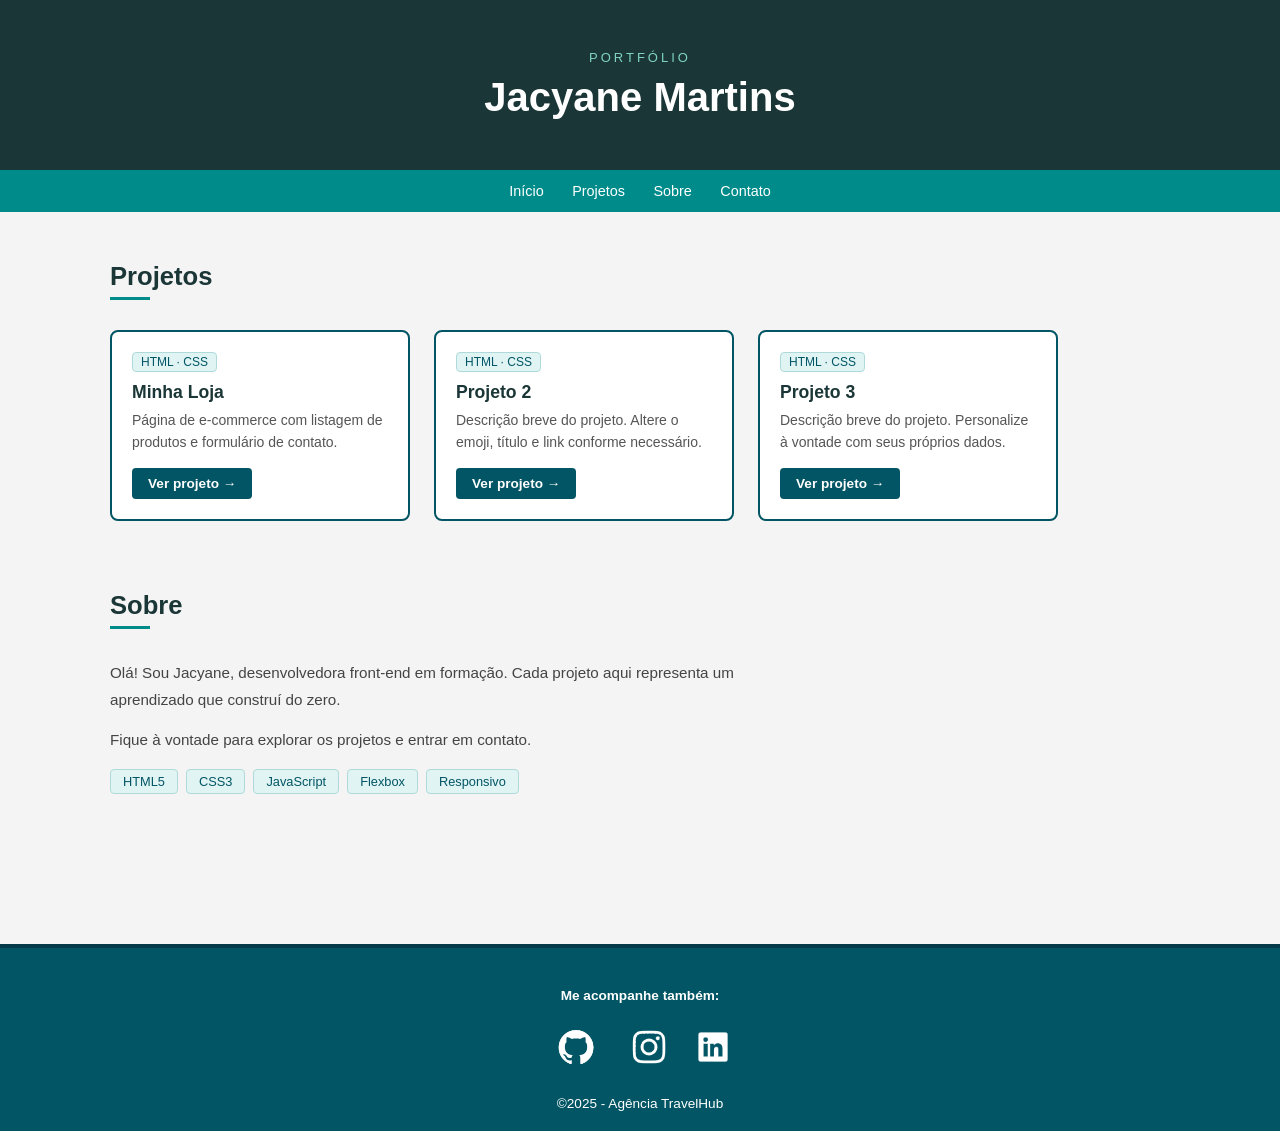
==== index.html @ d5a250d9 "Add files via upload Adição dos documentos iniciais" ====
<!DOCTYPE html>
<html lang="pt-BR">
<head>
  <meta charset="UTF-8" />
  <meta name="viewport" content="width=device-width, initial-scale=1.0"/>
  <title>Portfólio — Jacyane Martins</title>
  <link rel="stylesheet" href="style.css" />
</head>
<body>

  <header id="inicio">
    <p class="label">Portfólio</p>
    <h1>Jacyane Martins</h1>
  </header>

  <nav>
    <a href="#inicio">Início</a>
    <a href="#projetos">Projetos</a>
    <a href="#sobre">Sobre</a>
    <a href="#contato">Contato</a>
  </nav>

  <main>

    <section id="projetos">
      <h2>Projetos</h2>
      <div class="section-line"></div>

      <div class="grid-projetos">

        <!-- CARD — copie este bloco para adicionar um novo projeto -->
        <div class="card">
          <span class="card-tag">HTML · CSS</span>
          <h3>Minha Loja</h3>
          <p>Página de e-commerce com listagem de produtos e formulário de contato.</p>
          <a class="btn-ver" href="minha-loja.html">Ver projeto →</a>
        </div>
        <!-- FIM DO CARD -->

        <div class="card">
          <span class="card-tag">HTML · CSS</span>
          <h3>Projeto 2</h3>
          <p>Descrição breve do projeto. Altere o emoji, título e link conforme necessário.</p>
          <a class="btn-ver" href="projeto-2.html">Ver projeto →</a>
        </div>

        <div class="card">
          <span class="card-tag">HTML · CSS</span>
          <h3>Projeto 3</h3>
          <p>Descrição breve do projeto. Personalize à vontade com seus próprios dados.</p>
          <a class="btn-ver" href="projeto-3.html">Ver projeto →</a>
        </div>

      </div>
    </section>

    <section id="sobre">
      <h2>Sobre</h2>
      <div class="section-line"></div>
      <p>Olá! Sou Jacyane, desenvolvedora front-end em formação. Cada projeto aqui representa um aprendizado que construí do zero.</p>
      <p>Fique à vontade para explorar os projetos e entrar em contato.</p>
      <div class="habilidades">
        <span class="habilidade">HTML5</span>
        <span class="habilidade">CSS3</span>
        <span class="habilidade">JavaScript</span>
        <span class="habilidade">Flexbox</span>
        <span class="habilidade">Responsivo</span>
      </div>
    </section>

  </main>

  <footer>
      <div class="redes-sociais">
        <h4>Me acompanhe também:</h4>
        <div class="icones-sociais">
          <a href="#" target="_blank" aria-label="Nossa página no GitHub">
            <img id="icone-github" src="logo/github.png" alt="GitHub" />
          </a>
          <a href="#" target="_blank" aria-label="Nosso perfil no Instagram">
            <img src="logo/instagram.png" alt="Instagram" />
          </a>
          <a href="#" target="_blank" aria-label="Nossa página no LinkedIn">
            <img src="logo/linkedln.png" alt="LinkedIn" />
          </a>
        </div>
      </div>

      <p>&copy;2025 - Agência TravelHub</p>
    </footer>

</body>
</html>
---- style.css ----
* { box-sizing: border-box; margin: 0; padding: 0; }
    html { scroll-behavior: smooth; }

    body {
      font-family: Arial, Helvetica, sans-serif;
      background-color: #f4f4f4;
      color: #222;
    }

    /* HEADER */
    header {
      background-color: #1b3636;
      padding: 50px 20px;
      text-align: center;
      color: white;
    }
    header .label {
      font-size: 13px;
      letter-spacing: 3px;
      text-transform: uppercase;
      color: #7fd4c1;
      margin-bottom: 10px;
    }
    header h1 { font-size: 2.5rem; }
    header .subtitle { margin-top: 12px; font-size: 1rem; color: #aac8c8; }

    /* NAV */
    nav { background-color: darkcyan; padding: 12px; text-align: center; }
    nav a { color: white; margin: 0 12px; text-decoration: none; font-size: 0.9rem; }
    nav a:hover { text-decoration: underline; }

    /* MAIN */
    main { max-width: 1100px; margin: 0 auto; padding: 50px 20px 80px; }

    section { margin-bottom: 70px; }
    section h2 { font-size: 1.6rem; margin-bottom: 6px; color: #1b3636; }
    .section-line { width: 40px; height: 3px; background-color: darkcyan; margin-bottom: 30px; }

    /* GRID */
    .grid-projetos {
      display: flex;
      flex-wrap: wrap;
      gap: 24px;
    }

    /* CARD — largura fixa, o flexbox cuida do resto */
    .card {
      background-color: white;
      border: 2px solid #025564;
      border-radius: 8px;
      width: 300px;
      padding: 20px;
    }
    .card:hover { background-color: #e0f4f4; border-color: darkcyan; }

    .card-emoji { font-size: 2.5rem; margin-bottom: 10px; }

    .card h3 { font-size: 1.1rem; margin-bottom: 6px; color: #1b3636; }

    .card p { font-size: 0.875rem; color: #555; line-height: 1.6; margin-bottom: 14px; }

    .card-tag {
      display: inline-block;
      font-size: 0.75rem;
      background-color: #e0f4f4;
      color: #025564;
      border: 1px solid #b0dada;
      border-radius: 4px;
      padding: 2px 8px;
      margin-bottom: 10px;
    }

    .btn-ver {
      display: inline-block;
      font-size: 0.85rem;
      color: white;
      background-color: #025564;
      text-decoration: none;
      font-weight: bold;
      padding: 8px 16px;
      border-radius: 4px;
    }
    .btn-ver:hover { background-color: darkcyan; }

    /* SOBRE */
    #sobre p { font-size: 0.95rem; color: #444; line-height: 1.8; margin-bottom: 12px; max-width: 650px; }
    .habilidades { display: flex; flex-wrap: wrap; gap: 8px; margin-top: 16px; }
    .habilidade {
      background-color: #e0f4f4;
      border: 1px solid #b0dada;
      border-radius: 4px;
      padding: 4px 12px;
      font-size: 0.8rem;
      color: #025564;
    }

    /* CONTATO */
    .form-grupo { margin-bottom: 16px; }
    label { display: block; font-size: 0.85rem; font-weight: bold; margin-bottom: 6px; color: #333; }
    input, textarea {
      width: 100%;
      max-width: 500px;
      padding: 10px;
      border: 1px solid #aaa;
      border-radius: 4px;
      font-family: Arial, Helvetica, sans-serif;
      font-size: 0.9rem;
      outline: none;
    }
    input:focus, textarea:focus { border-color: darkcyan; }
    textarea { min-height: 110px; resize: vertical; }

    .btn-enviar {
      background-color: #025564;
      color: white;
      border: none;
      padding: 10px 24px;
      border-radius: 4px;
      font-size: 0.9rem;
      font-weight: bold;
      cursor: pointer;
      margin-top: 6px;
    }
    .btn-enviar:hover { background-color: darkcyan; }

    /* FOOTER */
    footer {
      background-color: #025564;
      border-top: 4px solid #033949;
      padding: 20px;
      text-align: center;
      color: white;
      font-size: 0.85rem;
    }

    .redes-sociais {
        text-align: center;
        padding: 20px 0;
      }

      .redes-sociais h4 {
        margin-bottom: 15px;
        font-family: Arial, sans-serif;
        color: #ffffff;
      }

      .icones-sociais a {
        margin: 0 10px;
        display: inline-block;
      }

      .icones-sociais img {
        width: 40px;
        vertical-align: middle;
        transition: transform 0.2s ease-in-out;
      }

      .icones-sociais img:hover {
        transform: scale(1.1);
      }
    
    #icone-github {
        width: 58px;
    }
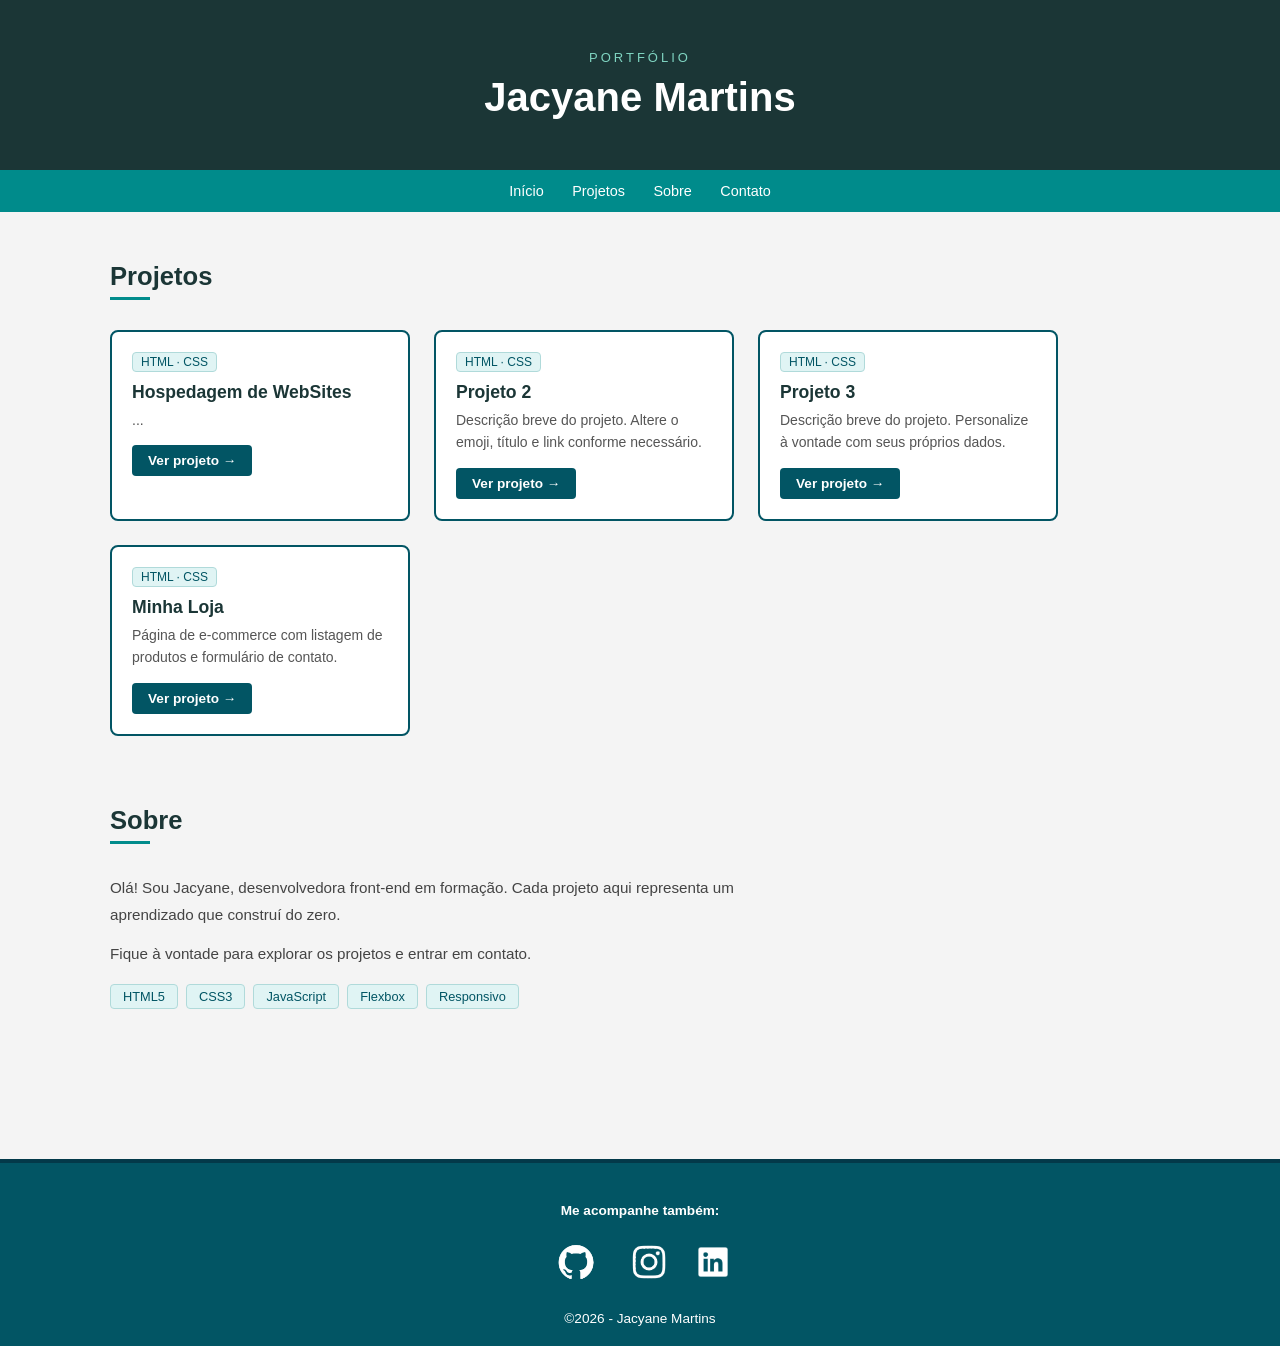
==== commit a4fb809f: "adicionando links no footer e o projeto da aula 04" ====
--- a/index.html
+++ b/index.html
@@ -31,9 +31,9 @@
         <!-- CARD — copie este bloco para adicionar um novo projeto -->
         <div class="card">
           <span class="card-tag">HTML · CSS</span>
-          <h3>Minha Loja</h3>
-          <p>Página de e-commerce com listagem de produtos e formulário de contato.</p>
-          <a class="btn-ver" href="minha-loja.html">Ver projeto →</a>
+          <h3>Hospedagem de WebSites</h3>
+          <p>...</p>
+          <a class="btn-ver" href="hospedagem_aula04.html" target="_blank">Ver projeto →</a>
         </div>
         <!-- FIM DO CARD -->
 
@@ -41,14 +41,21 @@
           <span class="card-tag">HTML · CSS</span>
           <h3>Projeto 2</h3>
           <p>Descrição breve do projeto. Altere o emoji, título e link conforme necessário.</p>
-          <a class="btn-ver" href="projeto-2.html">Ver projeto →</a>
+          <a class="btn-ver" href="projeto-2.html" target="_blank">Ver projeto →</a>
         </div>
 
         <div class="card">
           <span class="card-tag">HTML · CSS</span>
           <h3>Projeto 3</h3>
           <p>Descrição breve do projeto. Personalize à vontade com seus próprios dados.</p>
-          <a class="btn-ver" href="projeto-3.html">Ver projeto →</a>
+          <a class="btn-ver" href="projeto-3.html" target="_blank">Ver projeto →</a>
+        </div>
+
+         <div class="card">
+          <span class="card-tag">HTML · CSS</span>
+          <h3>Minha Loja</h3>
+          <p>Página de e-commerce com listagem de produtos e formulário de contato.</p>
+          <a class="btn-ver" href="minha-loja.html" target="_blank">Ver projeto →</a>
         </div>
 
       </div>
@@ -74,19 +81,19 @@
       <div class="redes-sociais">
         <h4>Me acompanhe também:</h4>
         <div class="icones-sociais">
-          <a href="#" target="_blank" aria-label="Nossa página no GitHub">
+          <a href="https://github.com/Izzieee" target="_blank" aria-label="Nossa página no GitHub">
             <img id="icone-github" src="logo/github.png" alt="GitHub" />
           </a>
-          <a href="#" target="_blank" aria-label="Nosso perfil no Instagram">
+          <a href="https://www.instagram.com/jacy_martins_" target="_blank" aria-label="Nosso perfil no Instagram">
             <img src="logo/instagram.png" alt="Instagram" />
           </a>
-          <a href="#" target="_blank" aria-label="Nossa página no LinkedIn">
+          <a href="https://www.linkedin.com/in/jacyane-martins-a6b0723a3?utm_source=share_via&utm_content=profile&utm_medium=member_android" target="_blank" aria-label="Nossa página no LinkedIn">
             <img src="logo/linkedln.png" alt="LinkedIn" />
           </a>
         </div>
       </div>
 
-      <p>&copy;2025 - Agência TravelHub</p>
+      <p>&copy;2026 - Jacyane Martins </p>
     </footer>
 
 </body>
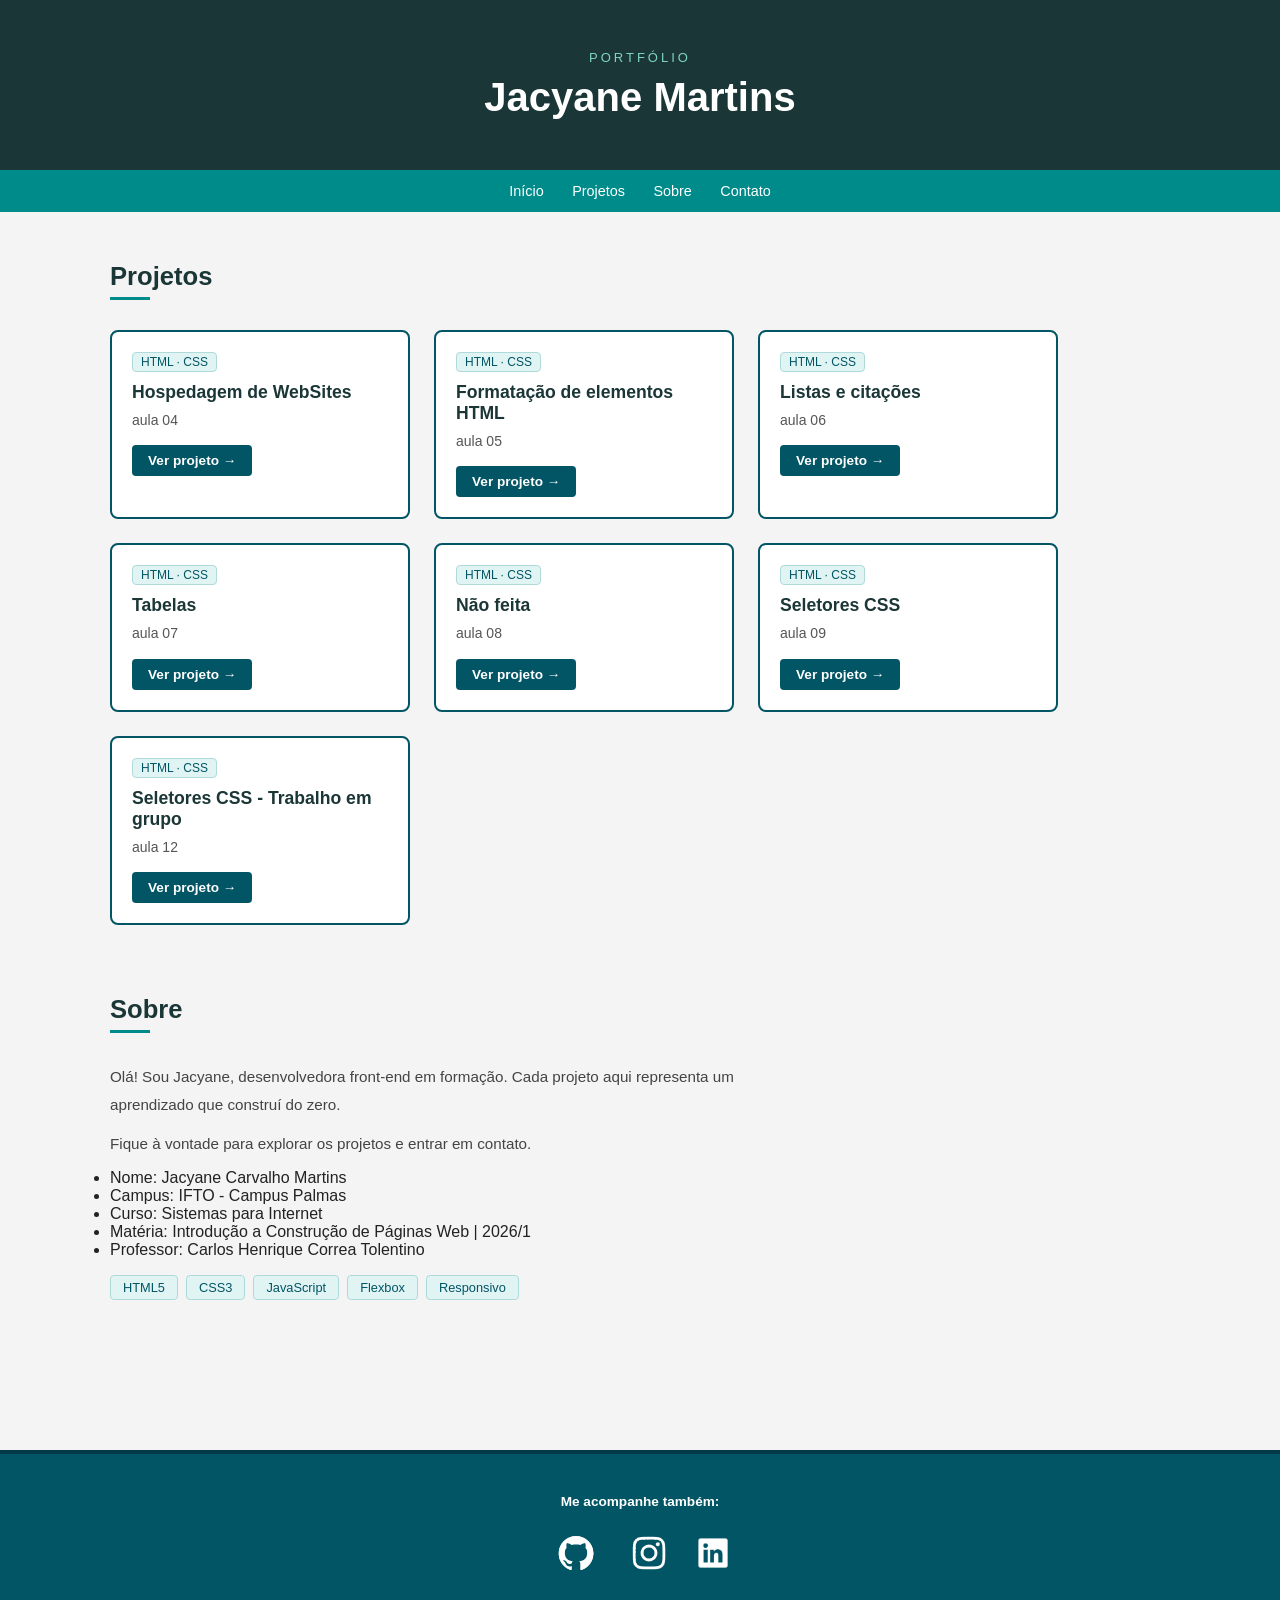
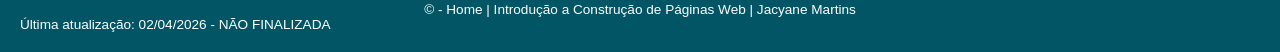
==== commit 28b5b1a1: "Adição de todas as páginas web feitas nos cards, alterações no footer e na parte 'sobre'" ====
--- a/index.html
+++ b/index.html
@@ -32,31 +32,53 @@
         <div class="card">
           <span class="card-tag">HTML · CSS</span>
           <h3>Hospedagem de WebSites</h3>
-          <p>...</p>
-          <a class="btn-ver" href="hospedagem_aula04.html" target="_blank">Ver projeto →</a>
+          <p>aula 04</p>
+          <a class="btn-ver" href="hospedagem-icpw/hospedagem_aula04.html" target="_blank">Ver projeto →</a>
         </div>
         <!-- FIM DO CARD -->
 
         <div class="card">
           <span class="card-tag">HTML · CSS</span>
-          <h3>Projeto 2</h3>
-          <p>Descrição breve do projeto. Altere o emoji, título e link conforme necessário.</p>
-          <a class="btn-ver" href="projeto-2.html" target="_blank">Ver projeto →</a>
+          <h3>Formatação de elementos HTML</h3>
+          <p>aula 05</p>
+          <a class="btn-ver" href="coraline-icpw/index.html" target="_blank">Ver projeto →</a>
         </div>
 
         <div class="card">
           <span class="card-tag">HTML · CSS</span>
-          <h3>Projeto 3</h3>
-          <p>Descrição breve do projeto. Personalize à vontade com seus próprios dados.</p>
-          <a class="btn-ver" href="projeto-3.html" target="_blank">Ver projeto →</a>
+          <h3>Listas e citações</h3>
+          <p>aula 06</p>
+          <a class="btn-ver" href="listas-citacoes-icpw/index.html" target="_blank">Ver projeto →</a>
         </div>
 
          <div class="card">
           <span class="card-tag">HTML · CSS</span>
-          <h3>Minha Loja</h3>
-          <p>Página de e-commerce com listagem de produtos e formulário de contato.</p>
-          <a class="btn-ver" href="minha-loja.html" target="_blank">Ver projeto →</a>
+          <h3>Tabelas</h3>
+          <p>aula 07</p>
+          <a class="btn-ver" href="nintendo-icpw/index.html" target="_blank">Ver projeto →</a>
         </div>
+
+         <div class="card">
+          <span class="card-tag">HTML · CSS</span>
+          <h3>Não feita</h3>
+          <p>aula 08</p>
+          <a class="btn-ver" href="" target="_blank">Ver projeto →</a>
+        </div>
+
+         <div class="card">
+          <span class="card-tag">HTML · CSS</span>
+          <h3>Seletores CSS</h3>
+          <p>aula 09</p>
+          <a class="btn-ver" href="" target="_blank">Ver projeto →</a>
+        </div>
+
+        <div class="card">
+          <span class="card-tag">HTML · CSS</span>
+          <h3>Seletores CSS - Trabalho em grupo</h3>
+          <p>aula 12</p>
+          <a class="btn-ver" href="https://vd-css.github.io/Nav---ICPW/" target="_blank">Ver projeto →</a>
+        </div>
+
 
       </div>
     </section>
@@ -66,6 +88,15 @@
       <div class="section-line"></div>
       <p>Olá! Sou Jacyane, desenvolvedora front-end em formação. Cada projeto aqui representa um aprendizado que construí do zero.</p>
       <p>Fique à vontade para explorar os projetos e entrar em contato.</p>
+      <ul>
+                <li>Nome: Jacyane Carvalho Martins</li>
+                <li>Campus: IFTO - Campus Palmas</li>
+                <li>Curso: Sistemas para Internet</li>
+                <li>Matéria: Introdução a Construção de Páginas Web | 2026/1</li>
+                <li>Professor: Carlos Henrique Correa Tolentino </li>
+      </ul>
+
+
       <div class="habilidades">
         <span class="habilidade">HTML5</span>
         <span class="habilidade">CSS3</span>
@@ -93,7 +124,8 @@
         </div>
       </div>
 
-      <p>&copy;2026 - Jacyane Martins </p>
+      <p> &copy; - Home | Introdução a Construção de Páginas Web | Jacyane Martins</p>
+      <p style="text-align: left;">Última atualização: 02/04/2026 - NÃO FINALIZADA</p>
     </footer>
 
 </body>
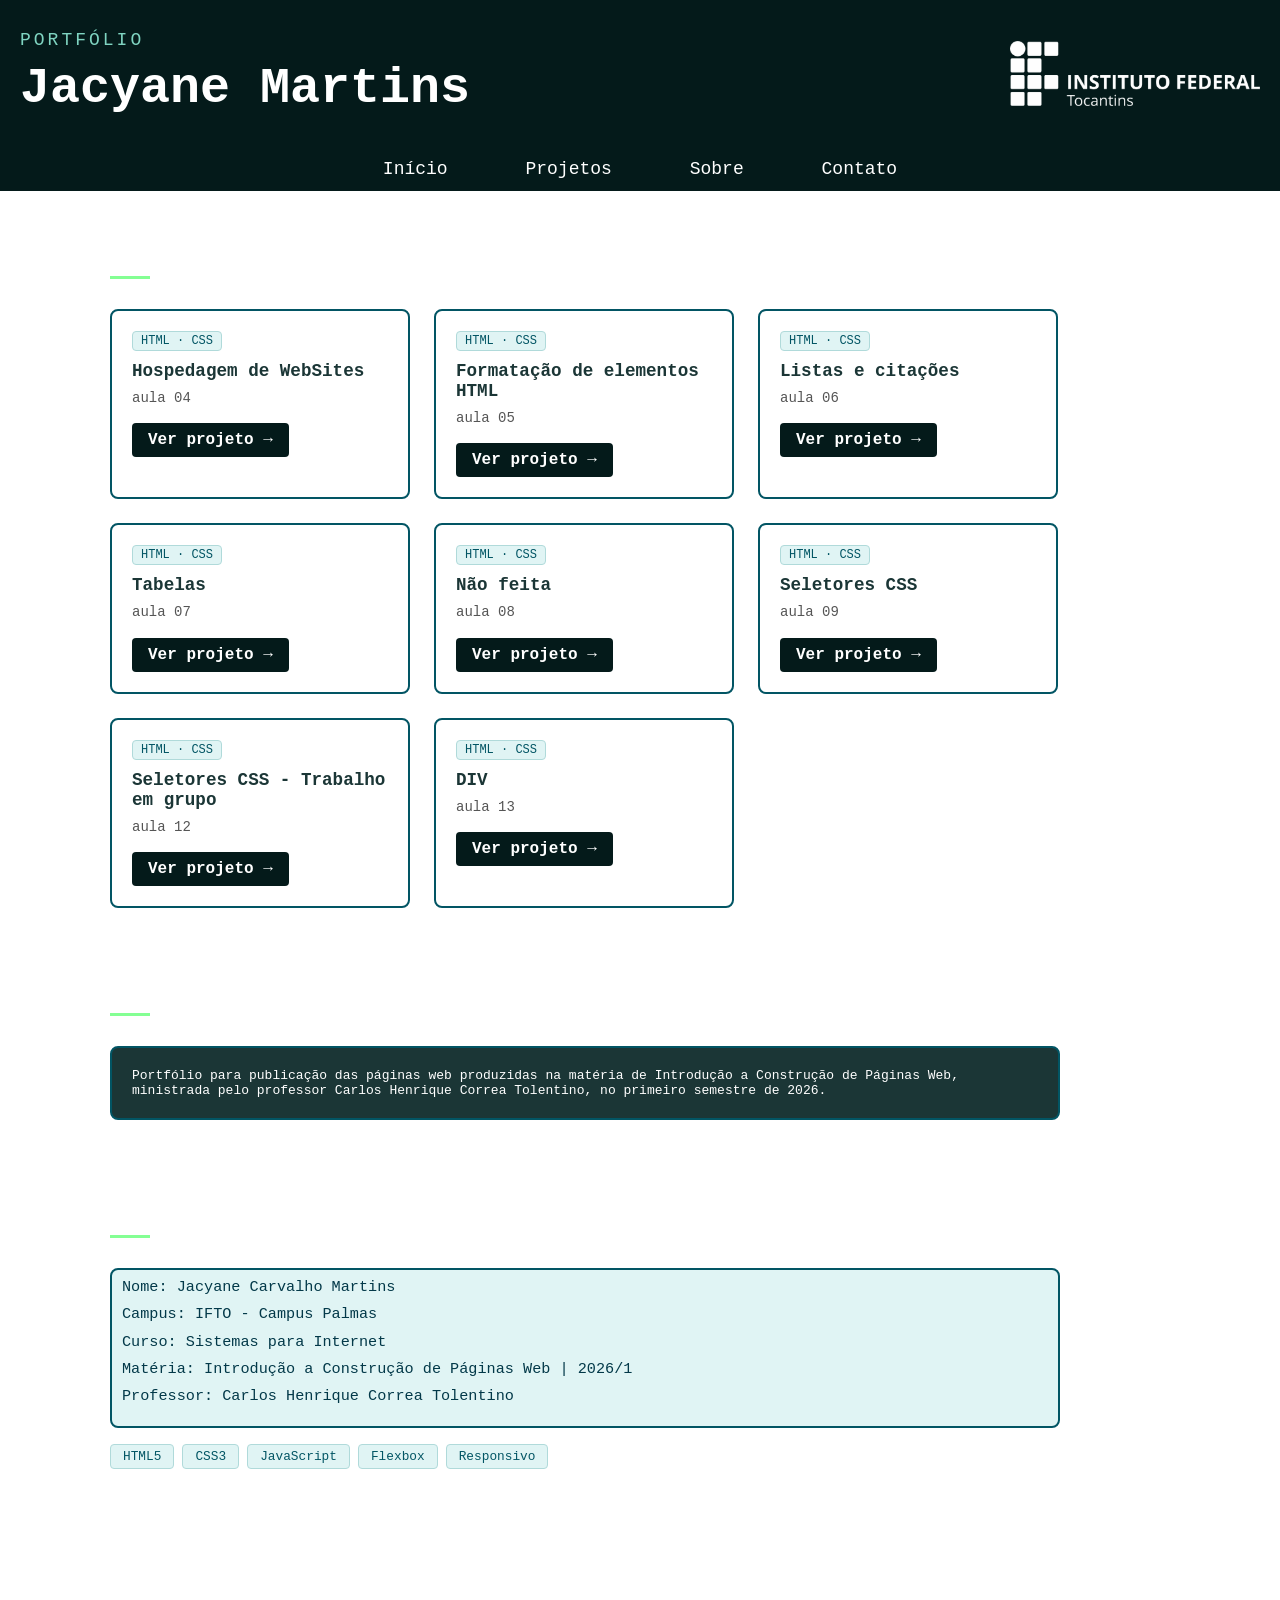
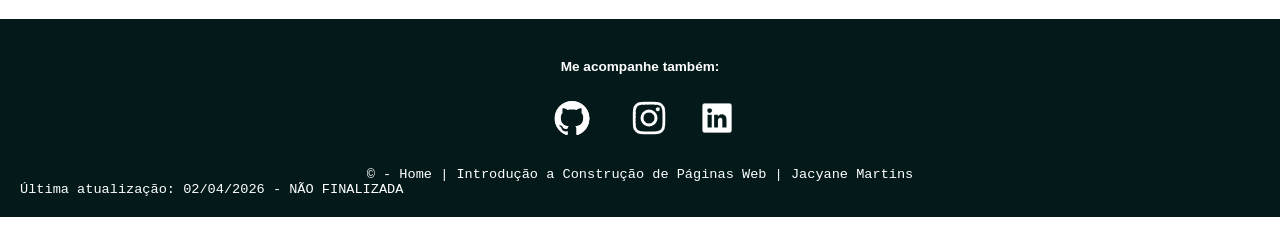
==== commit 8c162c92: "adição de imagem no header, alterações de cores no body e uma parte extra de infos e sobre" ====
--- a/index.html
+++ b/index.html
@@ -3,14 +3,19 @@
 <head>
   <meta charset="UTF-8" />
   <meta name="viewport" content="width=device-width, initial-scale=1.0"/>
-  <title>Portfólio — Jacyane Martins</title>
+  <title>Portfólio | Jacyane Martins</title>
   <link rel="stylesheet" href="style.css" />
 </head>
 <body>
 
   <header id="inicio">
+  <div class="header-text">
     <p class="label">Portfólio</p>
     <h1>Jacyane Martins</h1>
+  </div>
+  <img id="foto-if" src="logo/ifto-png.png" alt="if" />
+</header>
+
   </header>
 
   <nav>
@@ -69,7 +74,7 @@
           <span class="card-tag">HTML · CSS</span>
           <h3>Seletores CSS</h3>
           <p>aula 09</p>
-          <a class="btn-ver" href="" target="_blank">Ver projeto →</a>
+          <a class="btn-ver" href="seletores-icpw/index.html" target="_blank">Ver projeto →</a>
         </div>
 
         <div class="card">
@@ -79,22 +84,40 @@
           <a class="btn-ver" href="https://vd-css.github.io/Nav---ICPW/" target="_blank">Ver projeto →</a>
         </div>
 
-
+        <div class="card">
+          <span class="card-tag">HTML · CSS</span>
+          <h3>DIV</h3>
+          <p>aula 13</p>
+          <a class="btn-ver" href="" target="_blank">Ver projeto →</a>
+        </div>
       </div>
     </section>
 
     <section id="sobre">
       <h2>Sobre</h2>
       <div class="section-line"></div>
-      <p>Olá! Sou Jacyane, desenvolvedora front-end em formação. Cada projeto aqui representa um aprendizado que construí do zero.</p>
-      <p>Fique à vontade para explorar os projetos e entrar em contato.</p>
-      <ul>
-                <li>Nome: Jacyane Carvalho Martins</li>
-                <li>Campus: IFTO - Campus Palmas</li>
-                <li>Curso: Sistemas para Internet</li>
-                <li>Matéria: Introdução a Construção de Páginas Web | 2026/1</li>
-                <li>Professor: Carlos Henrique Correa Tolentino </li>
-      </ul>
+
+      <div class="sobre-info">
+
+          <div>
+            <p>Portfólio para publicação das páginas web produzidas na matéria de Introdução a Construção de Páginas Web, ministrada pelo professor Carlos Henrique Correa Tolentino, no primeiro semestre de 2026.</p>
+          </div>
+
+      </div>
+
+      <h2>Informações</h2>
+      <div class="section-line"></div>
+
+        <div class="sobre-dados">
+          <ul>
+                    <li>Nome: Jacyane Carvalho Martins</li>
+                    <li>Campus: IFTO - Campus Palmas</li>
+                    <li>Curso: Sistemas para Internet</li>
+                    <li>Matéria: Introdução a Construção de Páginas Web | 2026/1</li>
+                    <li>Professor: Carlos Henrique Correa Tolentino </li>
+          </ul>
+      </div>
+      </div>
 
 
       <div class="habilidades">
@@ -108,7 +131,7 @@
 
   </main>
 
-  <footer>
+  <footer id="contato">
       <div class="redes-sociais">
         <h4>Me acompanhe também:</h4>
         <div class="icones-sociais">
--- a/style.css
+++ b/style.css
@@ -1,166 +1,287 @@
-
-    * { box-sizing: border-box; margin: 0; padding: 0; }
-    html { scroll-behavior: smooth; }
-
-    body {
-      font-family: Arial, Helvetica, sans-serif;
-      background-color: #f4f4f4;
-      color: #222;
-    }
-
-    /* HEADER */
-    header {
-      background-color: #1b3636;
-      padding: 50px 20px;
-      text-align: center;
-      color: white;
-    }
-    header .label {
-      font-size: 13px;
-      letter-spacing: 3px;
-      text-transform: uppercase;
-      color: #7fd4c1;
-      margin-bottom: 10px;
-    }
-    header h1 { font-size: 2.5rem; }
-    header .subtitle { margin-top: 12px; font-size: 1rem; color: #aac8c8; }
-
-    /* NAV */
-    nav { background-color: darkcyan; padding: 12px; text-align: center; }
-    nav a { color: white; margin: 0 12px; text-decoration: none; font-size: 0.9rem; }
-    nav a:hover { text-decoration: underline; }
-
-    /* MAIN */
-    main { max-width: 1100px; margin: 0 auto; padding: 50px 20px 80px; }
-
-    section { margin-bottom: 70px; }
-    section h2 { font-size: 1.6rem; margin-bottom: 6px; color: #1b3636; }
-    .section-line { width: 40px; height: 3px; background-color: darkcyan; margin-bottom: 30px; }
-
-    /* GRID */
-    .grid-projetos {
-      display: flex;
-      flex-wrap: wrap;
-      gap: 24px;
-    }
-
-    /* CARD — largura fixa, o flexbox cuida do resto */
-    .card {
-      background-color: white;
-      border: 2px solid #025564;
-      border-radius: 8px;
-      width: 300px;
-      padding: 20px;
-    }
-    .card:hover { background-color: #e0f4f4; border-color: darkcyan; }
-
-    .card-emoji { font-size: 2.5rem; margin-bottom: 10px; }
-
-    .card h3 { font-size: 1.1rem; margin-bottom: 6px; color: #1b3636; }
-
-    .card p { font-size: 0.875rem; color: #555; line-height: 1.6; margin-bottom: 14px; }
-
-    .card-tag {
-      display: inline-block;
-      font-size: 0.75rem;
-      background-color: #e0f4f4;
-      color: #025564;
-      border: 1px solid #b0dada;
-      border-radius: 4px;
-      padding: 2px 8px;
-      margin-bottom: 10px;
-    }
-
-    .btn-ver {
-      display: inline-block;
-      font-size: 0.85rem;
-      color: white;
-      background-color: #025564;
-      text-decoration: none;
-      font-weight: bold;
-      padding: 8px 16px;
-      border-radius: 4px;
-    }
-    .btn-ver:hover { background-color: darkcyan; }
-
-    /* SOBRE */
-    #sobre p { font-size: 0.95rem; color: #444; line-height: 1.8; margin-bottom: 12px; max-width: 650px; }
-    .habilidades { display: flex; flex-wrap: wrap; gap: 8px; margin-top: 16px; }
-    .habilidade {
-      background-color: #e0f4f4;
-      border: 1px solid #b0dada;
-      border-radius: 4px;
-      padding: 4px 12px;
-      font-size: 0.8rem;
-      color: #025564;
-    }
-
-    /* CONTATO */
-    .form-grupo { margin-bottom: 16px; }
-    label { display: block; font-size: 0.85rem; font-weight: bold; margin-bottom: 6px; color: #333; }
-    input, textarea {
-      width: 100%;
-      max-width: 500px;
-      padding: 10px;
-      border: 1px solid #aaa;
-      border-radius: 4px;
-      font-family: Arial, Helvetica, sans-serif;
-      font-size: 0.9rem;
-      outline: none;
-    }
-    input:focus, textarea:focus { border-color: darkcyan; }
-    textarea { min-height: 110px; resize: vertical; }
-
-    .btn-enviar {
-      background-color: #025564;
-      color: white;
-      border: none;
-      padding: 10px 24px;
-      border-radius: 4px;
-      font-size: 0.9rem;
-      font-weight: bold;
-      cursor: pointer;
-      margin-top: 6px;
-    }
-    .btn-enviar:hover { background-color: darkcyan; }
-
-    /* FOOTER */
-    footer {
-      background-color: #025564;
-      border-top: 4px solid #033949;
-      padding: 20px;
-      text-align: center;
-      color: white;
-      font-size: 0.85rem;
-    }
-
-    .redes-sociais {
-        text-align: center;
-        padding: 20px 0;
-      }
-
-      .redes-sociais h4 {
-        margin-bottom: 15px;
-        font-family: Arial, sans-serif;
-        color: #ffffff;
-      }
-
-      .icones-sociais a {
-        margin: 0 10px;
-        display: inline-block;
-      }
-
-      .icones-sociais img {
-        width: 40px;
-        vertical-align: middle;
-        transition: transform 0.2s ease-in-out;
-      }
-
-      .icones-sociais img:hover {
-        transform: scale(1.1);
-      }
-    
-    #icone-github {
-        width: 58px;
-    }
-
+* {
+  box-sizing: border-box;
+  margin: 0;
+  padding: 0;
+}
+html {
+  scroll-behavior: smooth;
+}
+
+body {
+  font-family: monospace;
+  background: /*linear-gradient(180deg, #34b874 0%, #173c2a 50%, #113c26 80%, #071813 100%);*/
+  color: #222;
+}
+
+/* HEADER */
+header {
+  background-color: #041a1a;
+  padding: 30px 20px;
+  color: white;
+  display: flex;
+  align-items: center;
+  justify-content: space-between;
+  flex-wrap: wrap;
+  gap: 30px;
+  justify-content: center;
+}
+
+.header-text {
+  text-align: left;
+  flex: 1;
+}
+
+header .label {
+  font-size: 18px;
+  letter-spacing: 3px;
+  text-transform: uppercase;
+  color: #7fd4c1;
+  margin-bottom: 10px;
+}
+
+header h1 {
+  font-size: 50px;
+  margin: 0;
+}
+
+#foto-if {
+  width: 250px;
+  max-width: 30%;
+  height: auto;
+  display: block;
+}
+
+/* NAV */
+
+nav {
+  background-color: #041a1a;
+  padding: 12px;
+  text-align: center;
+  position: sticky;
+  top: 0;
+}
+nav a {
+  color: white;
+  margin: 0 35px;
+  text-decoration: none;
+  font-size: 18px;
+}
+nav a:hover {
+  text-decoration: none;
+}
+
+/* MAIN */
+main {
+  max-width: 1100px;
+  margin: 0 auto;
+  padding: 50px 20px 80px;
+}
+
+section {
+  margin-bottom: 70px;
+}
+section h2 {
+  font-size: 1.6rem;
+  margin-bottom: 6px;
+  color: #ffffff;
+}
+.section-line {
+  width: 40px;
+  height: 3px;
+  background-color: #84ff93;
+  margin-bottom: 30px;
+}
+
+/* GRID */
+.grid-projetos {
+  display: flex;
+  flex-wrap: wrap;
+  gap: 24px;
+}
+
+/* CARD — largura fixa, o flexbox cuida do resto */
+.card {
+  background-color: white;
+  border: 2px solid #025564;
+  border-radius: 8px;
+  width: 300px;
+  padding: 20px;
+}
+.card:hover {
+  background-color: #e0f4f4;
+  border-color: darkcyan;
+}
+
+
+.card h3 {
+  font-size: 1.1rem;
+  margin-bottom: 6px;
+  color: #1b3636;
+}
+
+.card p {
+  font-size: 0.875rem;
+  color: #555;
+  line-height: 1.6;
+  margin-bottom: 14px;
+}
+
+.card-tag {
+  display: inline-block;
+  font-size: 0.75rem;
+  background-color: #e0f4f4;
+  color: #025564;
+  border: 1px solid #b0dada;
+  border-radius: 4px;
+  padding: 2px 8px;
+  margin-bottom: 10px;
+}
+
+.btn-ver {
+  display: inline-block;
+  font-size: 16px;
+  color: white;
+  background-color: #041a1a;
+  text-decoration: none;
+  font-weight: bold;
+  padding: 8px 16px;
+  border-radius: 4px;
+}
+.btn-ver:hover {
+  background-color: darkcyan;
+}
+
+/* SOBRE */
+
+/*card interno com os dados essenciais*/
+.sobre-dados {
+  border: 2px solid #025564;
+  border-radius: 8px;
+  padding: 10px;
+  background-color: #e0f4f4;
+}
+
+/*Porção de fora, com o texto*/
+.sobre-info{
+  border: 2px solid #025564;
+  border-radius: 8px;
+  padding: 20px;
+  background-color: #1b3636;
+  color: white;
+  margin-bottom: 80px;
+}
+
+#sobre {
+  max-width: 950px;
+
+}
+
+#sobre li {
+  font-size: 0.95rem;
+  color: #033949;
+  line-height: 1.0;
+  margin-bottom: 12px;
+  max-width: 650px;
+  list-style: none;
+}
+
+
+.habilidades {
+  display: flex;
+  flex-wrap: wrap;
+  gap: 8px;
+  margin-top: 16px;
+}
+.habilidade {
+  background-color: #e0f4f4;
+  border: 1px solid #b0dada;
+  border-radius: 4px;
+  padding: 4px 12px;
+  font-size: 0.8rem;
+  color: #025564;
+}
+
+/* CONTATO */
+.form-grupo {
+  margin-bottom: 16px;
+}
+label {
+  display: block;
+  font-size: 0.85rem;
+  font-weight: bold;
+  margin-bottom: 6px;
+  color: #333;
+}
+input,
+textarea {
+  width: 100%;
+  max-width: 500px;
+  padding: 10px;
+  border: 1px solid #aaa;
+  border-radius: 4px;
+  font-family: Arial, Helvetica, sans-serif;
+  font-size: 0.9rem;
+  outline: none;
+}
+input:focus,
+textarea:focus {
+  border-color: darkcyan;
+}
+textarea {
+  min-height: 110px;
+  resize: vertical;
+}
+
+.btn-enviar {
+  background-color: #025564;
+  color: white;
+  border: none;
+  padding: 10px 24px;
+  border-radius: 4px;
+  font-size: 0.9rem;
+  font-weight: bold;
+  cursor: pointer;
+  margin-top: 6px;
+}
+.btn-enviar:hover {
+  background-color: darkcyan;
+}
+
+/* FOOTER */
+footer {
+  background-color: #041a1a;
+  padding: 20px;
+  text-align: center;
+  color: white;
+  font-size: 0.85rem;
+}
+
+.redes-sociais {
+  text-align: center;
+  padding: 20px 0;
+}
+
+.redes-sociais h4 {
+  margin-bottom: 15px;
+  font-family: Arial, sans-serif;
+  color: #ffffff;
+}
+
+.icones-sociais a {
+  margin: 0 10px;
+  display: inline-block;
+}
+
+.icones-sociais img {
+  width: 40px;
+  vertical-align: middle;
+  transition: transform 0.2s ease-in-out;
+}
+
+.icones-sociais img:hover {
+  transform: scale(1.1);
+}
+
+#icone-github {
+  width: 58px;
+}
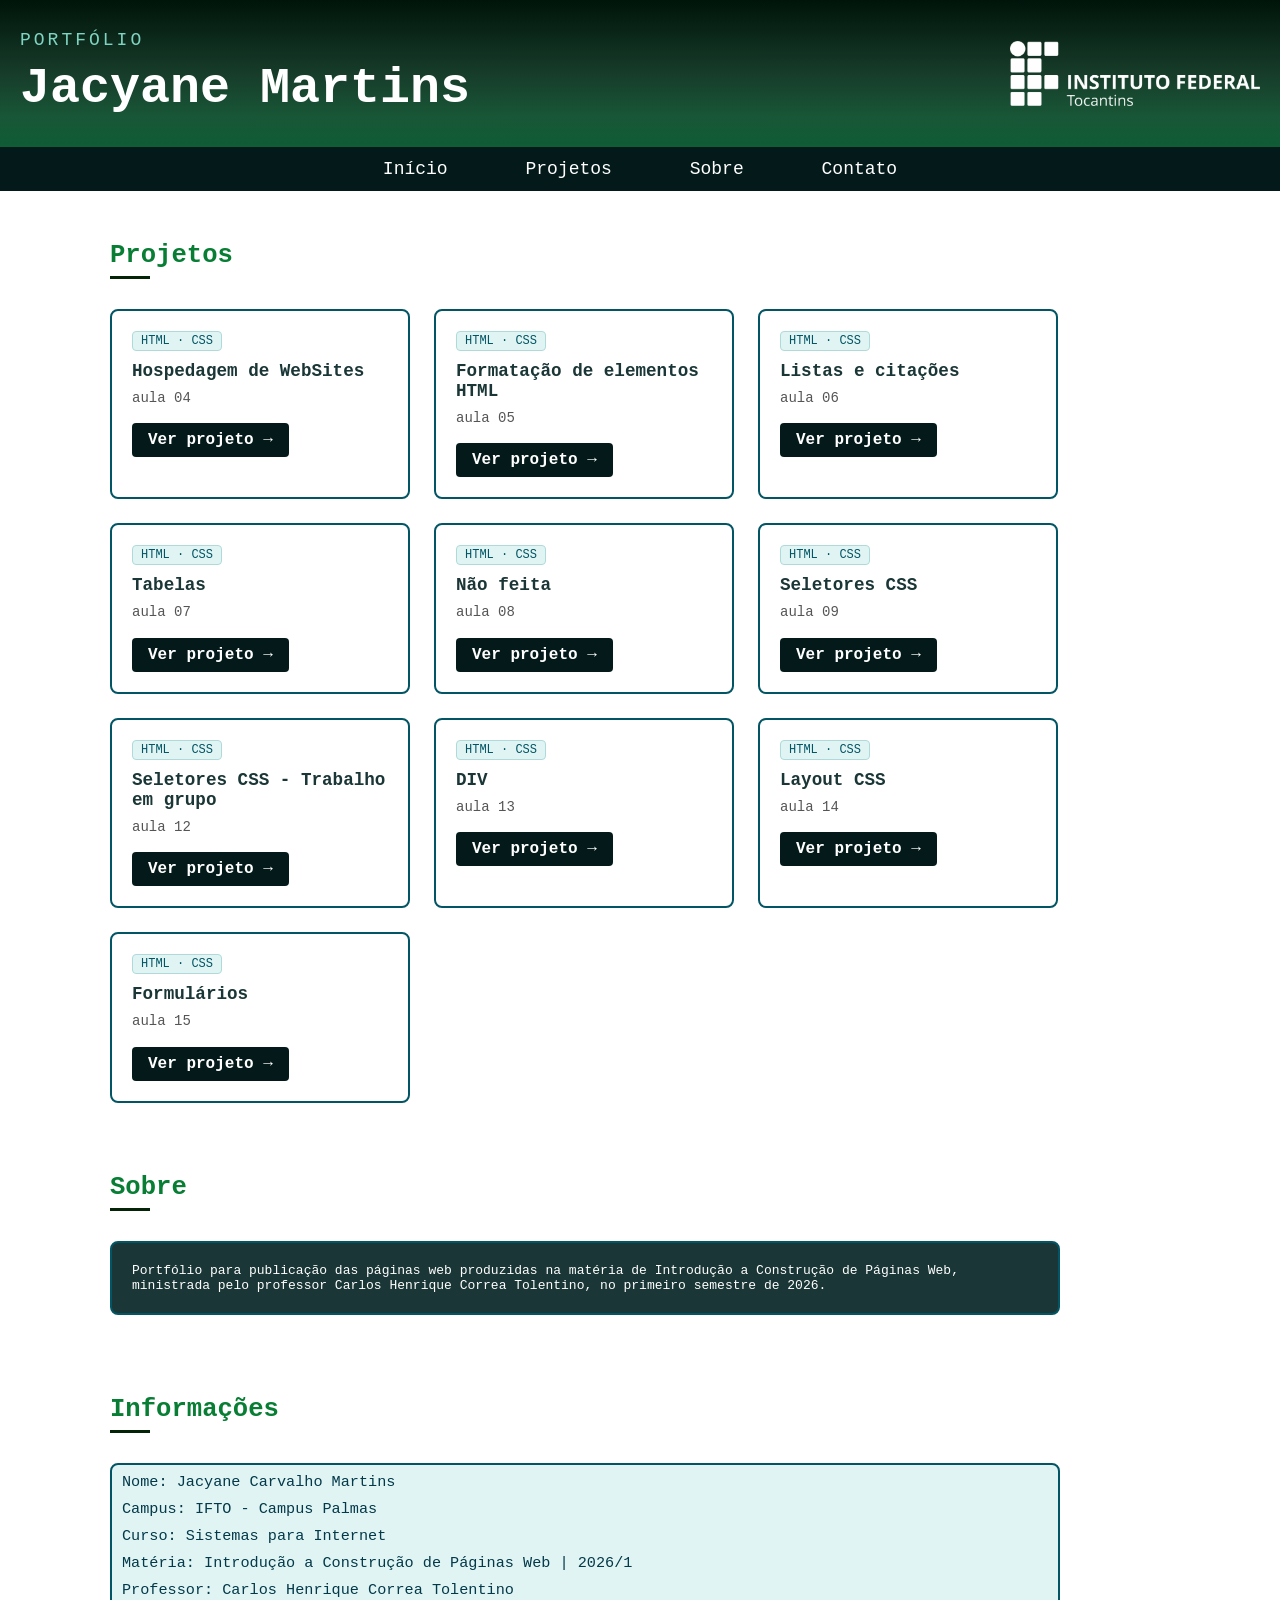
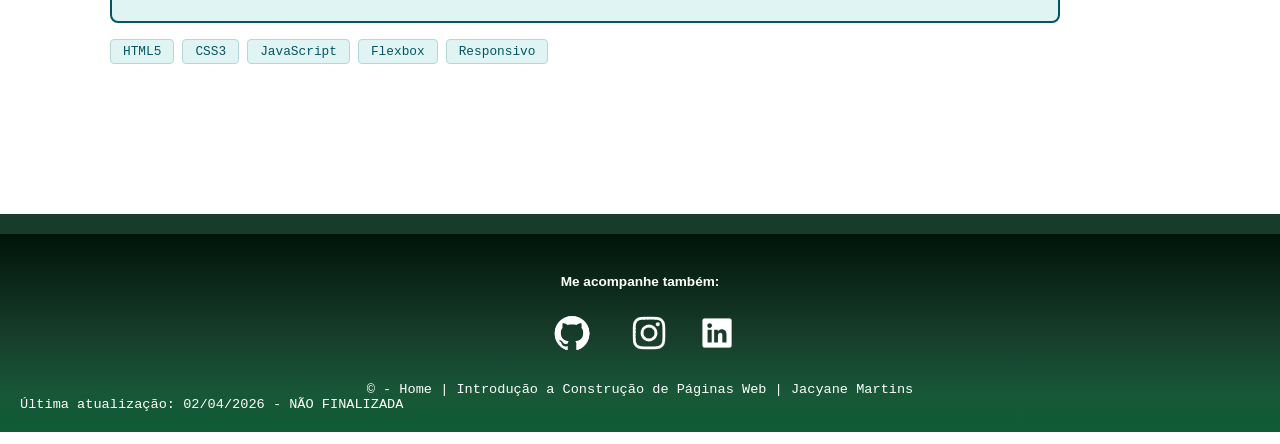
==== commit dbb2bb87: "adição das aulas 14, 15" ====
--- a/index.html
+++ b/index.html
@@ -90,6 +90,20 @@
           <p>aula 13</p>
           <a class="btn-ver" href="" target="_blank">Ver projeto →</a>
         </div>
+        
+        <div class="card">
+          <span class="card-tag">HTML · CSS</span>
+          <h3>Layout CSS</h3>
+          <p>aula 14</p>
+          <a class="btn-ver" href="S.O.S-Blog(final).html" target="_blank">Ver projeto →</a>
+        </div>
+
+         <div class="card">
+          <span class="card-tag">HTML · CSS</span>
+          <h3>Formulários</h3>
+          <p>aula 15</p>
+          <a class="btn-ver" href="Travel-hub_TecnologiasWeb/Agencia_TecnologiasWeb/index_travel.html" target="_blank">Ver projeto →</a>
+        </div>
       </div>
     </section>
 
--- a/style.css
+++ b/style.css
@@ -9,13 +9,13 @@
 
 body {
   font-family: monospace;
-  background: /*linear-gradient(180deg, #34b874 0%, #173c2a 50%, #113c26 80%, #071813 100%);*/
+  background-color: #ffffff;
   color: #222;
 }
 
 /* HEADER */
 header {
-  background-color: #041a1a;
+  background: linear-gradient(180deg, #00140a 0%, #173c2a 50%, #185737 80%, #0f5c36 100%);
   padding: 30px 20px;
   color: white;
   display: flex;
@@ -83,12 +83,12 @@
 section h2 {
   font-size: 1.6rem;
   margin-bottom: 6px;
-  color: #ffffff;
+  color: #087e35;
 }
 .section-line {
   width: 40px;
   height: 3px;
-  background-color: #84ff93;
+  background-color: #042408;
   margin-bottom: 30px;
 }
 
@@ -249,7 +249,8 @@
 
 /* FOOTER */
 footer {
-  background-color: #041a1a;
+  background: linear-gradient(180deg, #00140a 0%, #173c2a 50%, #185737 80%, #0f5c36 100%);
+  border-top: 20px solid #173c2a;
   padding: 20px;
   text-align: center;
   color: white;
